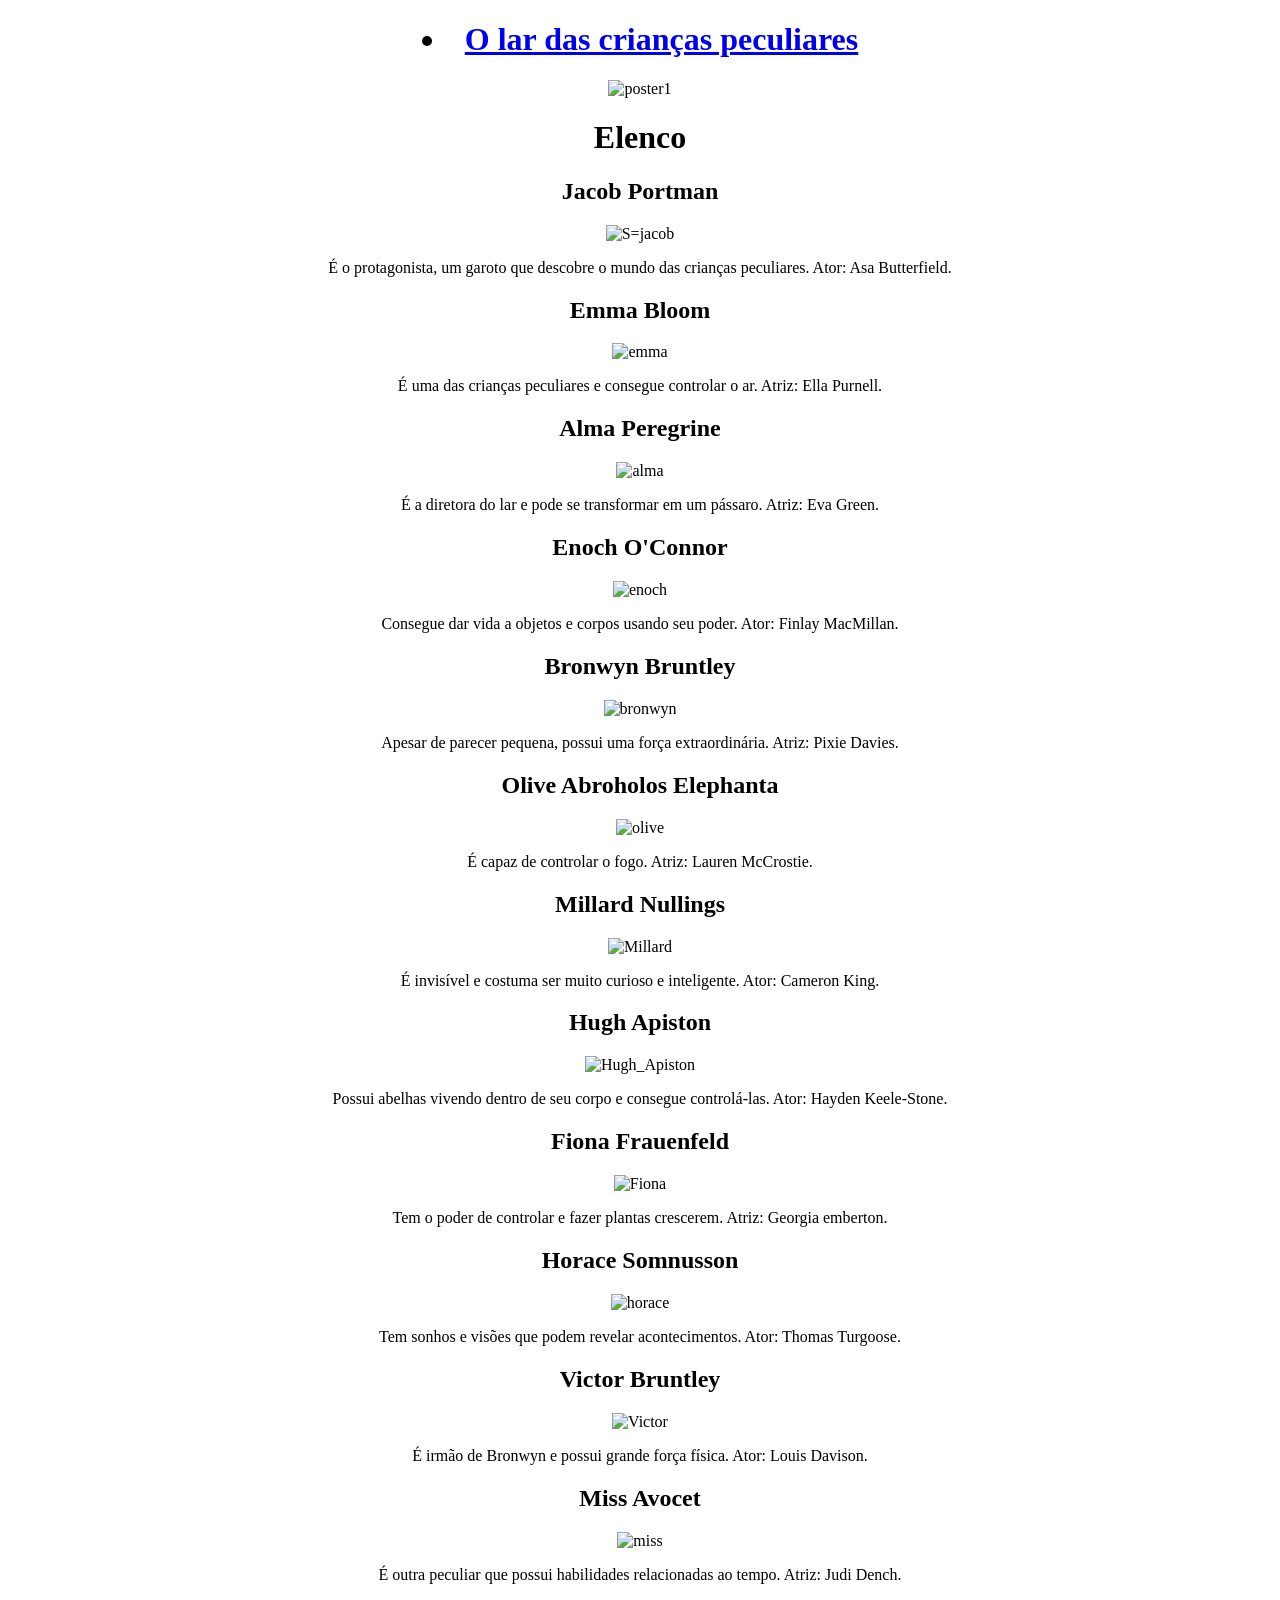
==== imagens.html @ f4fc8c67 "mensagem" ====
<!DOCTYPE html>
<html lang="pt-br">
<head>
    <meta charset="UTF-8">
    <meta name="viewport" content="width=device-width, initial-scale=1.0">
    <title>Aula 05 - Produtos</title>

    <link rel="stylesheet" href="exemplo.css">
</head>

<body> <center>

    <div class="box" id="um">
        <h1><li><a href="index.html">O lar das crianças peculiares</a></li></h1>
        <img src="../Avaliação06_10/imagens/images.poster1.jpg" alt="poster1">
        
    </div>
<h1>Elenco</h1>
    <div class="box" id="dois">
        <h2>Jacob Portman</h2>
        <img src="../Avaliação06_10/imagens/jacob.jpg" alt="S=jacob">
        <p>É o protagonista, um garoto que descobre o mundo das crianças peculiares. 
            Ator: Asa Butterfield.

        </p>
    </div>

    <div class="box" id="tres">
        <h2>Emma Bloom </h2>
        <img src="../Avaliação06_10/imagens/emma.avif" alt="emma">
        <p>É uma das crianças peculiares e consegue controlar o ar. Atriz: Ella Purnell.</p>
    </div>

    <div class="box" id="quatro">
        <h2>Alma Peregrine</h2>
        <img src="../Avaliação06_10/imagens/alma.jpg" alt="alma">
        <p>É a diretora do lar e pode se transformar em um pássaro. Atriz: Eva Green.</p>
    </div>

    <div class="box" id="cinco">
        <h2>Enoch O'Connor</h2>
        <img src="../Avaliação06_10/imagens/enoch.jpg" alt="enoch">  
        <p>Consegue dar vida a objetos e corpos usando seu poder. Ator: Finlay MacMillan.</p>
    </div>

    <div class="box" id="seis">
        <h2>Bronwyn Bruntley</h2>
        <img src="../Avaliação06_10/imagens/bronwyn.webp" alt="bronwyn">
        <p>Apesar de parecer pequena, possui uma força extraordinária. Atriz: Pixie Davies.</p>
    </div>

    <div class="box" id="sete">
        <h2>Olive Abroholos Elephanta</h2>
        <img src="../Avaliação06_10/imagens/olive.jpg" alt="olive">
        <p>É capaz de controlar o fogo. Atriz: Lauren McCrostie.</p>
    </div>

    <div class="box" id="oito">
        <h2>Millard Nullings</h2>
        <img src="../Avaliação06_10/imagens/millard.jpg" alt="Millard">
        <p>É invisível e costuma ser muito curioso e inteligente. Ator: Cameron King.
            </div>
</p>
    <div class="box" id="nove">
        <h2>Hugh Apiston</h2>
        <img src="../Avaliação06_10/imagens/Hugh_Apiston.webp" alt="Hugh_Apiston">
        <p>Possui abelhas vivendo dentro de seu corpo e consegue controlá-las. Ator: Hayden Keele-Stone.
</div>
        </p>
    <div class="box" id="dez">
        <h2>Fiona Frauenfeld</h2>
        <img src="../Avaliação06_10/imagens/Fiona.webp" alt="Fiona">
        <p>Tem o poder de controlar e fazer plantas crescerem. Atriz: Georgia emberton.
</div>
        </p>
    <div class="box" id="onze">
        <h2>Horace Somnusson</h2>
        <img src="../Avaliação06_10/imagens/horace.jpg" alt="horace">
        <p>Tem sonhos e visões que podem revelar acontecimentos. Ator: Thomas Turgoose.
            </div>
        </p>
    <div class="box" id="doze">
        <h2>Victor Bruntley</h2>
        <img src="../Avaliação06_10/imagens/Victor.webp" alt="Victor">
        <p>É irmão de Bronwyn e possui grande força física. Ator: Louis Davison.
            </div>
        </p>
    <div class="box" id="treze">
        <h2>Miss Avocet</h2>
        <img src="../Avaliação06_10/imagens/miss.jpg" alt="miss">
        <p>É outra peculiar que possui habilidades relacionadas ao tempo. Atriz: Judi Dench.
            </div>
        </p>

</body>
</html>
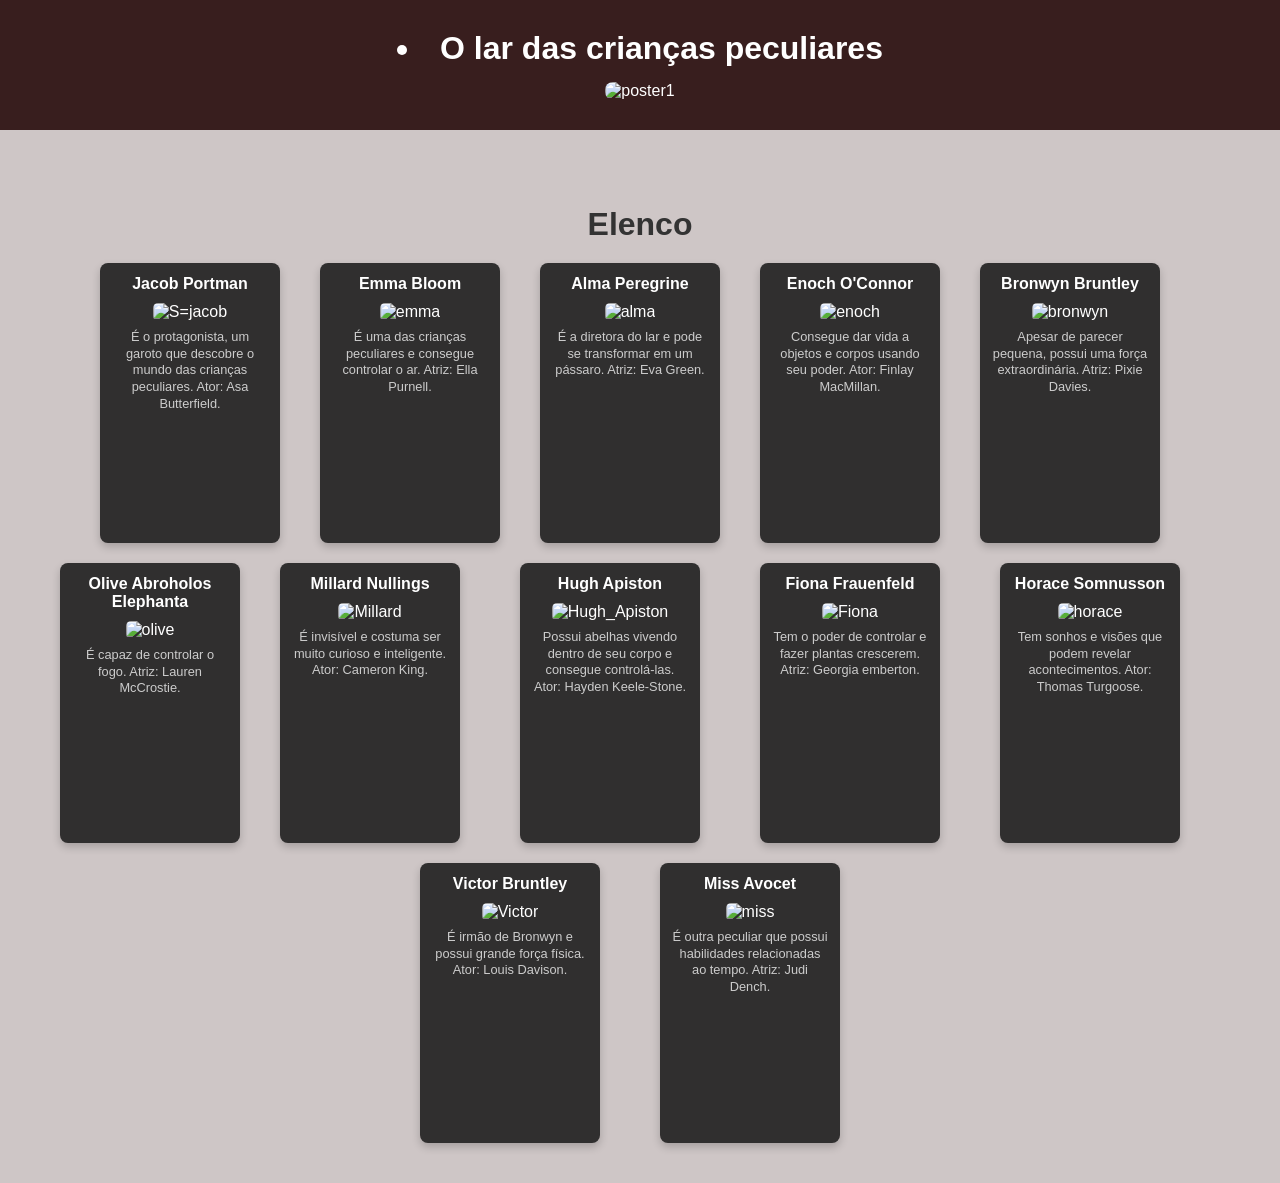
==== commit 204f6f71: "mensagem" ====
--- a/imagens.html
+++ b/imagens.html
@@ -1,96 +1,110 @@
 <!DOCTYPE html>
 <html lang="pt-br">
+
 <head>
     <meta charset="UTF-8">
     <meta name="viewport" content="width=device-width, initial-scale=1.0">
-    <title>Aula 05 - Produtos</title>
+    <title>Meu filme Favorito</title>
+    <link rel="stylesheet" href="imagens.css">
 
-    <link rel="stylesheet" href="exemplo.css">
 </head>
 
-<body> <center>
+<body> 
+        <div class ="elenco">
 
-    <div class="box" id="um">
-        <h1><li><a href="index.html">O lar das crianças peculiares</a></li></h1>
-        <img src="../Avaliação06_10/imagens/images.poster1.jpg" alt="poster1">
-        
-    </div>
-<h1>Elenco</h1>
-    <div class="box" id="dois">
-        <h2>Jacob Portman</h2>
-        <img src="../Avaliação06_10/imagens/jacob.jpg" alt="S=jacob">
-        <p>É o protagonista, um garoto que descobre o mundo das crianças peculiares. 
-            Ator: Asa Butterfield.
+        <div id="um">
+            <h1>
+                <li><a href="index.html">O lar das crianças peculiares</a></li>
+            </h1>
+            <img src="../OLarDasCrian-asPeculiares/imagens/images.poster1.jpg" alt="poster1">
 
+        </div>
+        </div>
+        <br><br>
+        <h1>Elenco</h1>
+        <div class="boxs">
+        <div class="box" id="dois">
+            <h2>Jacob Portman</h2>
+            <img src="../OLarDasCrian-asPeculiares/imagens/jacob.jpg" alt="S=jacob">
+            <p>É o protagonista, um garoto que descobre o mundo das crianças peculiares.
+                Ator: Asa Butterfield.
+
+            </p>
+        </div>
+        <br><br />
+        <div class="box" id="tres">
+            <h2>Emma Bloom </h2>
+            <img src="../OLarDasCrian-asPeculiares/imagens/emma.avif" alt="emma">
+            <p>É uma das crianças peculiares e consegue controlar o ar. Atriz: Ella Purnell.</p>
+        </div>
+        <br><br />
+        <div class="box" id="quatro">
+            <h2>Alma Peregrine</h2>
+            <img src="../OLarDasCrian-asPeculiares/imagens/alma.jpg" alt="alma">
+            <p>É a diretora do lar e pode se transformar em um pássaro. Atriz: Eva Green.</p>
+        </div>
+        <br><br />
+        <div class="box" id="cinco">
+            <h2>Enoch O'Connor</h2>
+            <img src="../OLarDasCrian-asPeculiares/imagens/enoch.jpg" alt="enoch">
+            <p>Consegue dar vida a objetos e corpos usando seu poder. Ator: Finlay MacMillan.</p>
+        </div>
+        <br><br />
+        <div class="box" id="seis">
+            <h2>Bronwyn Bruntley</h2>
+            <img src="../OLarDasCrian-asPeculiares/imagens/bronwyn.webp" alt="bronwyn">
+            <p>Apesar de parecer pequena, possui uma força extraordinária. Atriz: Pixie Davies.</p>
+        </div>
+        <br><br />
+        <div class="box" id="sete">
+            <h2>Olive Abroholos Elephanta</h2>
+            <img src="../OLarDasCrian-asPeculiares/imagens/olive.jpg" alt="olive">
+            <p>É capaz de controlar o fogo. Atriz: Lauren McCrostie.</p>
+        </div>
+        <br><br />
+        <div class="box" id="oito">
+            <h2>Millard Nullings</h2>
+            <img src="../OLarDasCrian-asPeculiares/imagens/millard.jpg" alt="Millard">
+            <p>É invisível e costuma ser muito curioso e inteligente. Ator: Cameron King.
+        </div>
         </p>
-    </div>
-
-    <div class="box" id="tres">
-        <h2>Emma Bloom </h2>
-        <img src="../Avaliação06_10/imagens/emma.avif" alt="emma">
-        <p>É uma das crianças peculiares e consegue controlar o ar. Atriz: Ella Purnell.</p>
-    </div>
-
-    <div class="box" id="quatro">
-        <h2>Alma Peregrine</h2>
-        <img src="../Avaliação06_10/imagens/alma.jpg" alt="alma">
-        <p>É a diretora do lar e pode se transformar em um pássaro. Atriz: Eva Green.</p>
-    </div>
-
-    <div class="box" id="cinco">
-        <h2>Enoch O'Connor</h2>
-        <img src="../Avaliação06_10/imagens/enoch.jpg" alt="enoch">  
-        <p>Consegue dar vida a objetos e corpos usando seu poder. Ator: Finlay MacMillan.</p>
-    </div>
-
-    <div class="box" id="seis">
-        <h2>Bronwyn Bruntley</h2>
-        <img src="../Avaliação06_10/imagens/bronwyn.webp" alt="bronwyn">
-        <p>Apesar de parecer pequena, possui uma força extraordinária. Atriz: Pixie Davies.</p>
-    </div>
-
-    <div class="box" id="sete">
-        <h2>Olive Abroholos Elephanta</h2>
-        <img src="../Avaliação06_10/imagens/olive.jpg" alt="olive">
-        <p>É capaz de controlar o fogo. Atriz: Lauren McCrostie.</p>
-    </div>
-
-    <div class="box" id="oito">
-        <h2>Millard Nullings</h2>
-        <img src="../Avaliação06_10/imagens/millard.jpg" alt="Millard">
-        <p>É invisível e costuma ser muito curioso e inteligente. Ator: Cameron King.
-            </div>
-</p>
-    <div class="box" id="nove">
-        <h2>Hugh Apiston</h2>
-        <img src="../Avaliação06_10/imagens/Hugh_Apiston.webp" alt="Hugh_Apiston">
-        <p>Possui abelhas vivendo dentro de seu corpo e consegue controlá-las. Ator: Hayden Keele-Stone.
-</div>
+        <br><br />
+        <div class="box" id="nove">
+            <h2>Hugh Apiston</h2>
+            <img src="../OLarDasCrian-asPeculiares/imagens/Hugh_Apiston.webp" alt="Hugh_Apiston">
+            <p>Possui abelhas vivendo dentro de seu corpo e consegue controlá-las. Ator: Hayden Keele-Stone.
+        </div>
         </p>
-    <div class="box" id="dez">
-        <h2>Fiona Frauenfeld</h2>
-        <img src="../Avaliação06_10/imagens/Fiona.webp" alt="Fiona">
-        <p>Tem o poder de controlar e fazer plantas crescerem. Atriz: Georgia emberton.
-</div>
+        <br><br />
+        <div class="box" id="dez">
+            <h2>Fiona Frauenfeld</h2>
+            <img src="../OLarDasCrian-asPeculiares/imagens/Fiona.webp" alt="Fiona">
+            <p>Tem o poder de controlar e fazer plantas crescerem. Atriz: Georgia emberton.
+        </div>
         </p>
-    <div class="box" id="onze">
-        <h2>Horace Somnusson</h2>
-        <img src="../Avaliação06_10/imagens/horace.jpg" alt="horace">
-        <p>Tem sonhos e visões que podem revelar acontecimentos. Ator: Thomas Turgoose.
-            </div>
+        <br><br />
+        <div class="box" id="onze">
+            <h2>Horace Somnusson</h2>
+            <img src="../OLarDasCrian-asPeculiares/imagens/horace.jpg" alt="horace">
+            <p>Tem sonhos e visões que podem revelar acontecimentos. Ator: Thomas Turgoose.
+        </div>
         </p>
-    <div class="box" id="doze">
-        <h2>Victor Bruntley</h2>
-        <img src="../Avaliação06_10/imagens/Victor.webp" alt="Victor">
-        <p>É irmão de Bronwyn e possui grande força física. Ator: Louis Davison.
-            </div>
+        <br><br />
+        <div class="box" id="doze">
+            <h2>Victor Bruntley</h2>
+            <img src="../OLarDasCrian-asPeculiares/imagens/Victor.webp" alt="Victor">
+            <p>É irmão de Bronwyn e possui grande força física. Ator: Louis Davison.
+        </div>
         </p>
-    <div class="box" id="treze">
-        <h2>Miss Avocet</h2>
-        <img src="../Avaliação06_10/imagens/miss.jpg" alt="miss">
-        <p>É outra peculiar que possui habilidades relacionadas ao tempo. Atriz: Judi Dench.
-            </div>
+        <br><br />
+        <div class="box" id="treze">
+            <h2>Miss Avocet</h2>
+            <img src="../OLarDasCrian-asPeculiares/imagens/miss.jpg" alt="miss">
+            <p>É outra peculiar que possui habilidades relacionadas ao tempo. Atriz: Judi Dench.
+        </div>
         </p>
+        </div>
 
 </body>
+
 </html>
--- a/imagens.css
+++ b/imagens.css
@@ -0,0 +1,81 @@
+* {
+    margin: 0;
+    padding: 0;
+    box-sizing: border-box;
+}
+
+body {
+    background-color: rgb(206, 198, 198);
+    font-family: sans-serif; 
+}
+
+.elenco {
+    width: 100%;
+    background-color: rgb(56, 30, 30);
+    color: white;
+    display: flex;
+    flex-direction: column;
+    align-items: center;
+    padding: 30px 20px;
+    text-align: center;
+}
+
+#um h1 a {
+    color: white;
+    text-decoration: none;
+}
+
+#um img {
+    max-width: 200px;
+    margin-top: 15px;
+    border-radius: 8px;
+}
+
+
+body > h1 {
+    text-align: center;
+    margin: 40px 0 20px 0;
+    color: #333;
+}
+
+
+.boxs {
+    display: flex;
+    flex-direction: row;    
+    flex-wrap: wrap;        
+    justify-content: center; 
+    gap: 20px;              
+    padding: 0 20px 40px 20px;
+}
+
+
+.box {
+    width: 180px;          
+    min-height: 280px;       
+    background-color: rgb(48, 47, 47);
+    color: white;
+    border-radius: 8px;
+    padding: 12px;
+    text-align: center;
+    box-shadow: 0 4px 8px rgba(0,0,0,0.2);
+}
+
+.box h2 {
+    font-size: 1rem;
+    margin-bottom: 10px;
+}
+
+.box p {
+    font-size: 0.8rem;
+    margin-top: 8px;
+    color: #ccc;
+    line-height: 1.3;
+}
+
+
+.box img {
+    width: 100%;
+    height: 140px;         
+    object-fit: cover;     
+    border-radius: 5px;
+}
